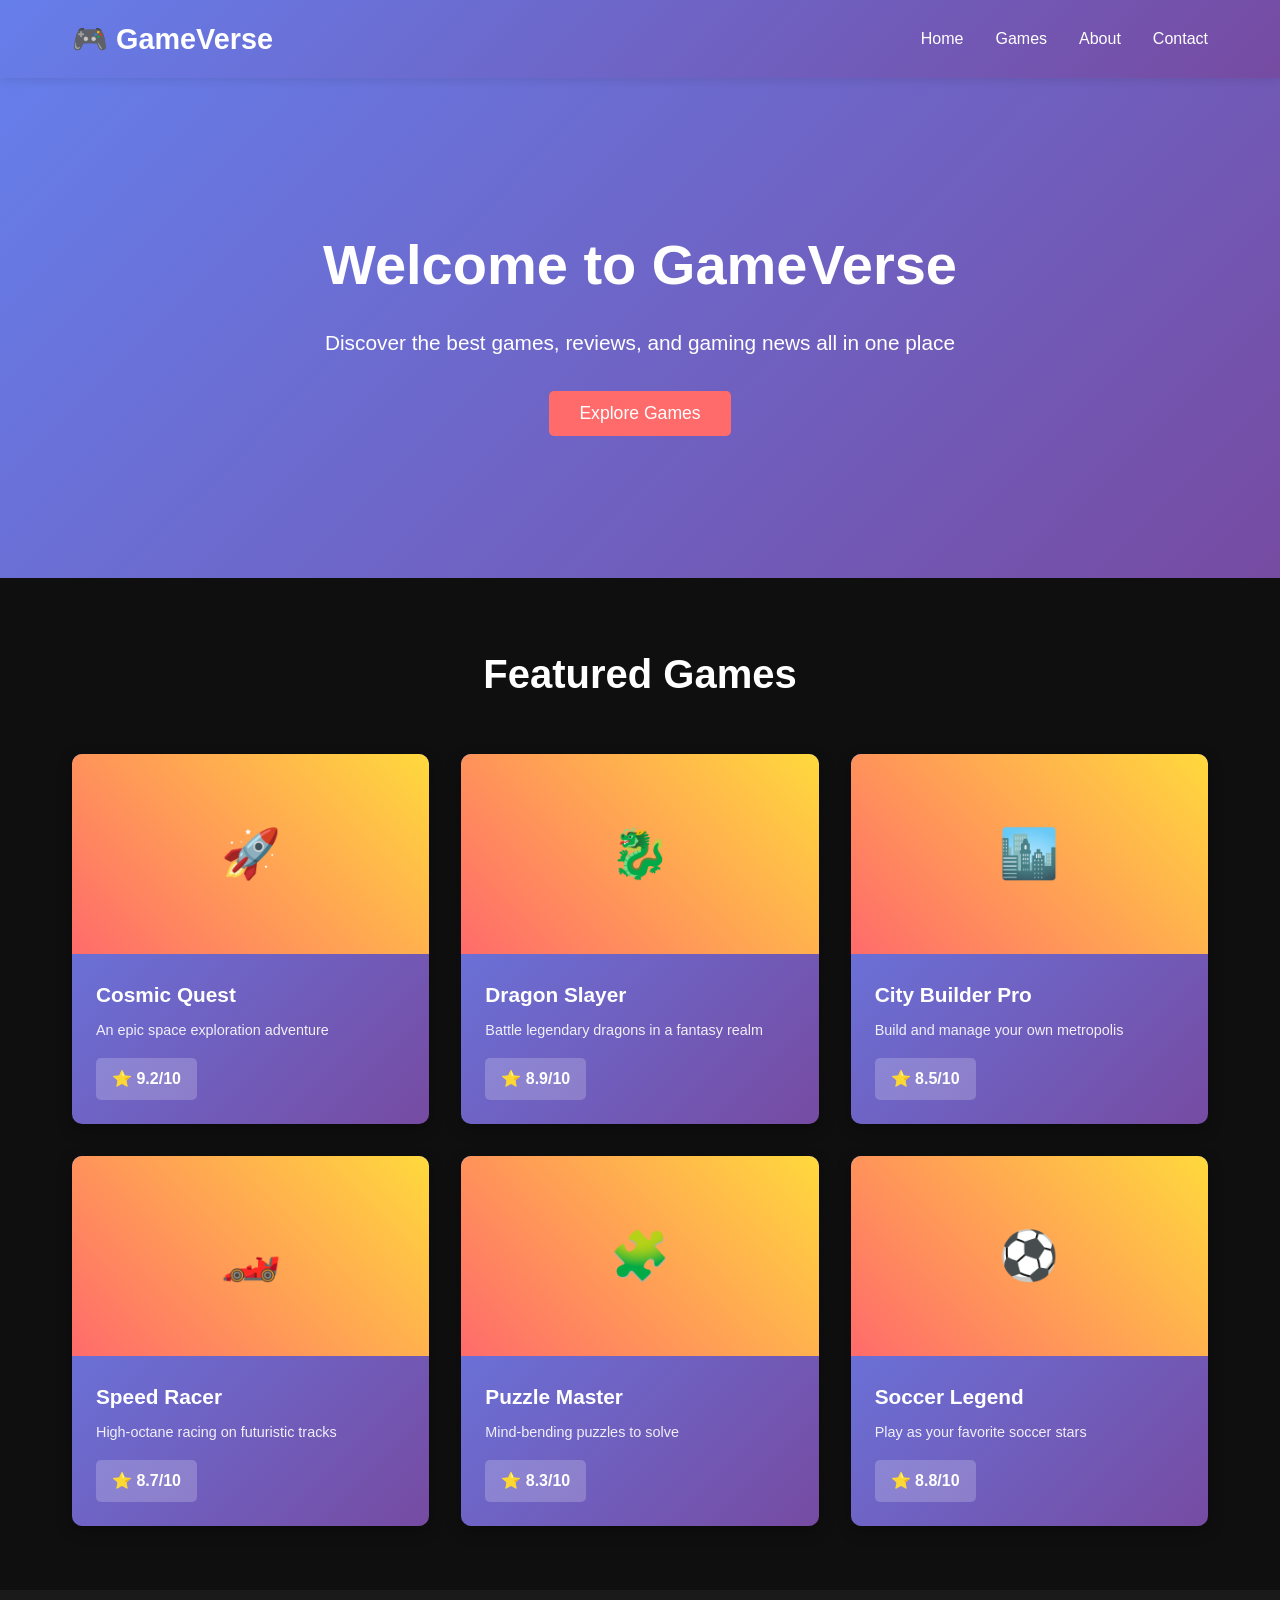
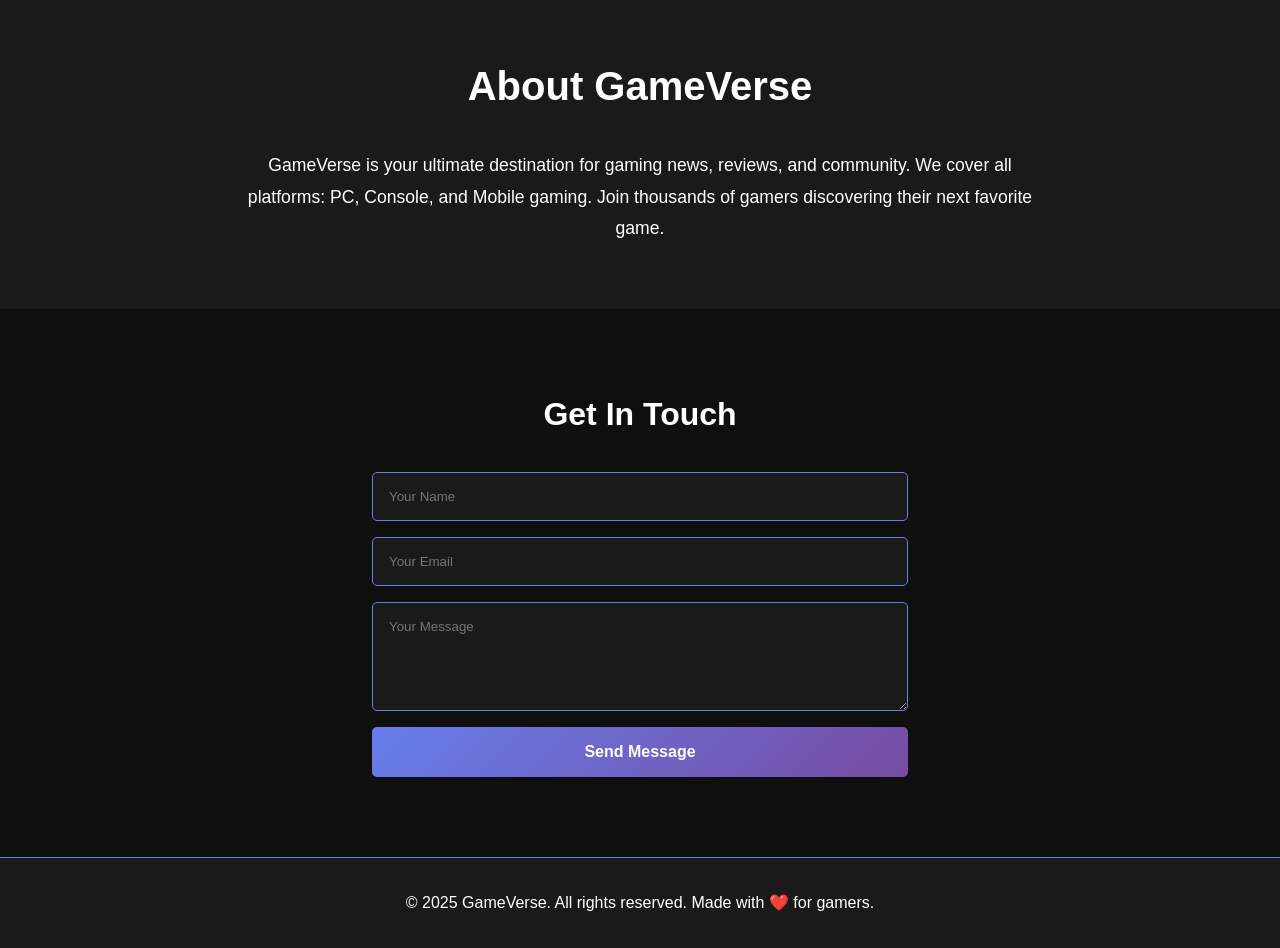
==== index.html @ bf1257a0 "Initial commit: Complete gaming website with homepage, game library, and styling" ====
<!DOCTYPE html>
<html lang="en">
<head>
    <meta charset="UTF-8">
    <meta name="viewport" content="width=device-width, initial-scale=1.0">
    <title>GameVerse - Your Ultimate Gaming Hub</title>
    <link rel="stylesheet" href="styles.css">
</head>
<body>
    <!-- Navigation Bar -->
    <nav class="navbar">
        <div class="nav-container">
            <div class="logo">🎮 GameVerse</div>
            <ul class="nav-links">
                <li><a href="#home">Home</a></li>
                <li><a href="#games">Games</a></li>
                <li><a href="#about">About</a></li>
                <li><a href="#contact">Contact</a></li>
            </ul>
        </div>
    </nav>

    <!-- Hero Section -->
    <section id="home" class="hero">
        <div class="hero-content">
            <h1>Welcome to GameVerse</h1>
            <p>Discover the best games, reviews, and gaming news all in one place</p>
            <button class="cta-button" onclick="document.getElementById('games').scrollIntoView({behavior: 'smooth'})">Explore Games</button>
        </div>
    </section>

    <!-- Games Library Section -->
    <section id="games" class="games-section">
        <h2>Featured Games</h2>
        <div class="games-container" id="gamesContainer">
            <!-- Games will be populated by JavaScript -->
        </div>
    </section>

    <!-- About Section -->
    <section id="about" class="about-section">
        <h2>About GameVerse</h2>
        <p>GameVerse is your ultimate destination for gaming news, reviews, and community. We cover all platforms: PC, Console, and Mobile gaming. Join thousands of gamers discovering their next favorite game.</p>
    </section>

    <!-- Contact Section -->
    <section id="contact" class="contact-section">
        <h2>Get In Touch</h2>
        <form class="contact-form">
            <input type="text" placeholder="Your Name" required>
            <input type="email" placeholder="Your Email" required>
            <textarea placeholder="Your Message" rows="5" required></textarea>
            <button type="submit" class="submit-btn">Send Message</button>
        </form>
    </section>

    <!-- Footer -->
    <footer class="footer">
        <p>&copy; 2025 GameVerse. All rights reserved. Made with ❤️ for gamers.</p>
    </footer>

    <script src="script.js"></script>
</body>
</html>
---- styles.css ----
* {
    margin: 0;
    padding: 0;
    box-sizing: border-box;
}

body {
    font-family: 'Segoe UI', Tahoma, Geneva, Verdana, sans-serif;
    line-height: 1.6;
    color: #333;
    background-color: #0f0f0f;
}

/* Navigation Bar */
.navbar {
    background: linear-gradient(135deg, #667eea 0%, #764ba2 100%);
    padding: 1rem 0;
    position: sticky;
    top: 0;
    z-index: 100;
    box-shadow: 0 2px 10px rgba(0, 0, 0, 0.1);
}

.nav-container {
    max-width: 1200px;
    margin: 0 auto;
    padding: 0 2rem;
    display: flex;
    justify-content: space-between;
    align-items: center;
}

.logo {
    font-size: 1.8rem;
    font-weight: bold;
    color: white;
}

.nav-links {
    display: flex;
    list-style: none;
    gap: 2rem;
}

.nav-links a {
    color: white;
    text-decoration: none;
    font-weight: 500;
    transition: opacity 0.3s;
}

.nav-links a:hover {
    opacity: 0.8;
}

/* Hero Section */
.hero {
    background: linear-gradient(135deg, #667eea 0%, #764ba2 100%);
    color: white;
    padding: 100px 2rem;
    text-align: center;
    min-height: 500px;
    display: flex;
    align-items: center;
    justify-content: center;
}

.hero-content h1 {
    font-size: 3.5rem;
    margin-bottom: 1rem;
    animation: fadeInDown 1s ease;
}

.hero-content p {
    font-size: 1.3rem;
    margin-bottom: 2rem;
    animation: fadeInUp 1s ease;
}

.cta-button {
    background-color: #ff6b6b;
    color: white;
    border: none;
    padding: 12px 30px;
    font-size: 1.1rem;
    border-radius: 5px;
    cursor: pointer;
    transition: transform 0.3s, box-shadow 0.3s;
    animation: fadeInUp 1.2s ease;
}

.cta-button:hover {
    transform: translateY(-3px);
    box-shadow: 0 10px 20px rgba(255, 107, 107, 0.3);
}

/* Games Section */
.games-section {
    max-width: 1200px;
    margin: 4rem auto;
    padding: 0 2rem;
}

.games-section h2 {
    text-align: center;
    font-size: 2.5rem;
    color: white;
    margin-bottom: 3rem;
}

.games-container {
    display: grid;
    grid-template-columns: repeat(auto-fit, minmax(280px, 1fr));
    gap: 2rem;
}

.game-card {
    background: linear-gradient(135deg, #667eea 0%, #764ba2 100%);
    border-radius: 10px;
    overflow: hidden;
    transition: transform 0.3s, box-shadow 0.3s;
    cursor: pointer;
    box-shadow: 0 5px 15px rgba(0, 0, 0, 0.3);
}

.game-card:hover {
    transform: translateY(-10px);
    box-shadow: 0 15px 30px rgba(0, 0, 0, 0.5);
}

.game-image {
    width: 100%;
    height: 200px;
    background: linear-gradient(45deg, #ff6b6b, #ffd93d);
    display: flex;
    align-items: center;
    justify-content: center;
    font-size: 3rem;
}

.game-info {
    padding: 1.5rem;
    color: white;
}

.game-info h3 {
    margin-bottom: 0.5rem;
    font-size: 1.3rem;
}

.game-info p {
    font-size: 0.9rem;
    opacity: 0.9;
    margin-bottom: 1rem;
}

.game-rating {
    background-color: rgba(255, 255, 255, 0.2);
    padding: 0.5rem 1rem;
    border-radius: 5px;
    display: inline-block;
    font-weight: bold;
}

/* About Section */
.about-section {
    background-color: #1a1a1a;
    color: white;
    padding: 4rem 2rem;
    text-align: center;
    margin-top: 3rem;
}

.about-section h2 {
    font-size: 2.5rem;
    margin-bottom: 2rem;
}

.about-section p {
    max-width: 800px;
    margin: 0 auto;
    font-size: 1.1rem;
    line-height: 1.8;
}

/* Contact Section */
.contact-section {
    max-width: 600px;
    margin: 3rem auto;
    padding: 2rem;
}

.contact-section h2 {
    text-align: center;
    color: white;
    font-size: 2rem;
    margin-bottom: 2rem;
}

.contact-form {
    display: flex;
    flex-direction: column;
    gap: 1rem;
}

.contact-form input,
.contact-form textarea {
    padding: 1rem;
    border: none;
    border-radius: 5px;
    font-family: inherit;
    background-color: #1a1a1a;
    color: white;
    border: 1px solid #667eea;
}

.contact-form input:focus,
.contact-form textarea:focus {
    outline: none;
    box-shadow: 0 0 10px rgba(102, 126, 234, 0.5);
}

.submit-btn {
    background: linear-gradient(135deg, #667eea 0%, #764ba2 100%);
    color: white;
    border: none;
    padding: 1rem;
    border-radius: 5px;
    font-size: 1rem;
    font-weight: bold;
    cursor: pointer;
    transition: transform 0.3s;
}

.submit-btn:hover {
    transform: scale(1.05);
}

/* Footer */
.footer {
    background-color: #1a1a1a;
    color: white;
    text-align: center;
    padding: 2rem;
    border-top: 1px solid #667eea;
    margin-top: 3rem;
}

/* Animations */
@keyframes fadeInDown {
    from {
        opacity: 0;
        transform: translateY(-30px);
    }
    to {
        opacity: 1;
        transform: translateY(0);
    }
}

@keyframes fadeInUp {
    from {
        opacity: 0;
        transform: translateY(30px);
    }
    to {
        opacity: 1;
        transform: translateY(0);
    }
}

/* Responsive Design */
@media (max-width: 768px) {
    .hero-content h1 {
        font-size: 2rem;
    }

    .hero-content p {
        font-size: 1rem;
    }

    .nav-links {
        gap: 1rem;
        font-size: 0.9rem;
    }

    .games-container {
        grid-template-columns: 1fr;
    }

    .games-section h2,
    .about-section h2 {
        font-size: 1.8rem;
    }
}
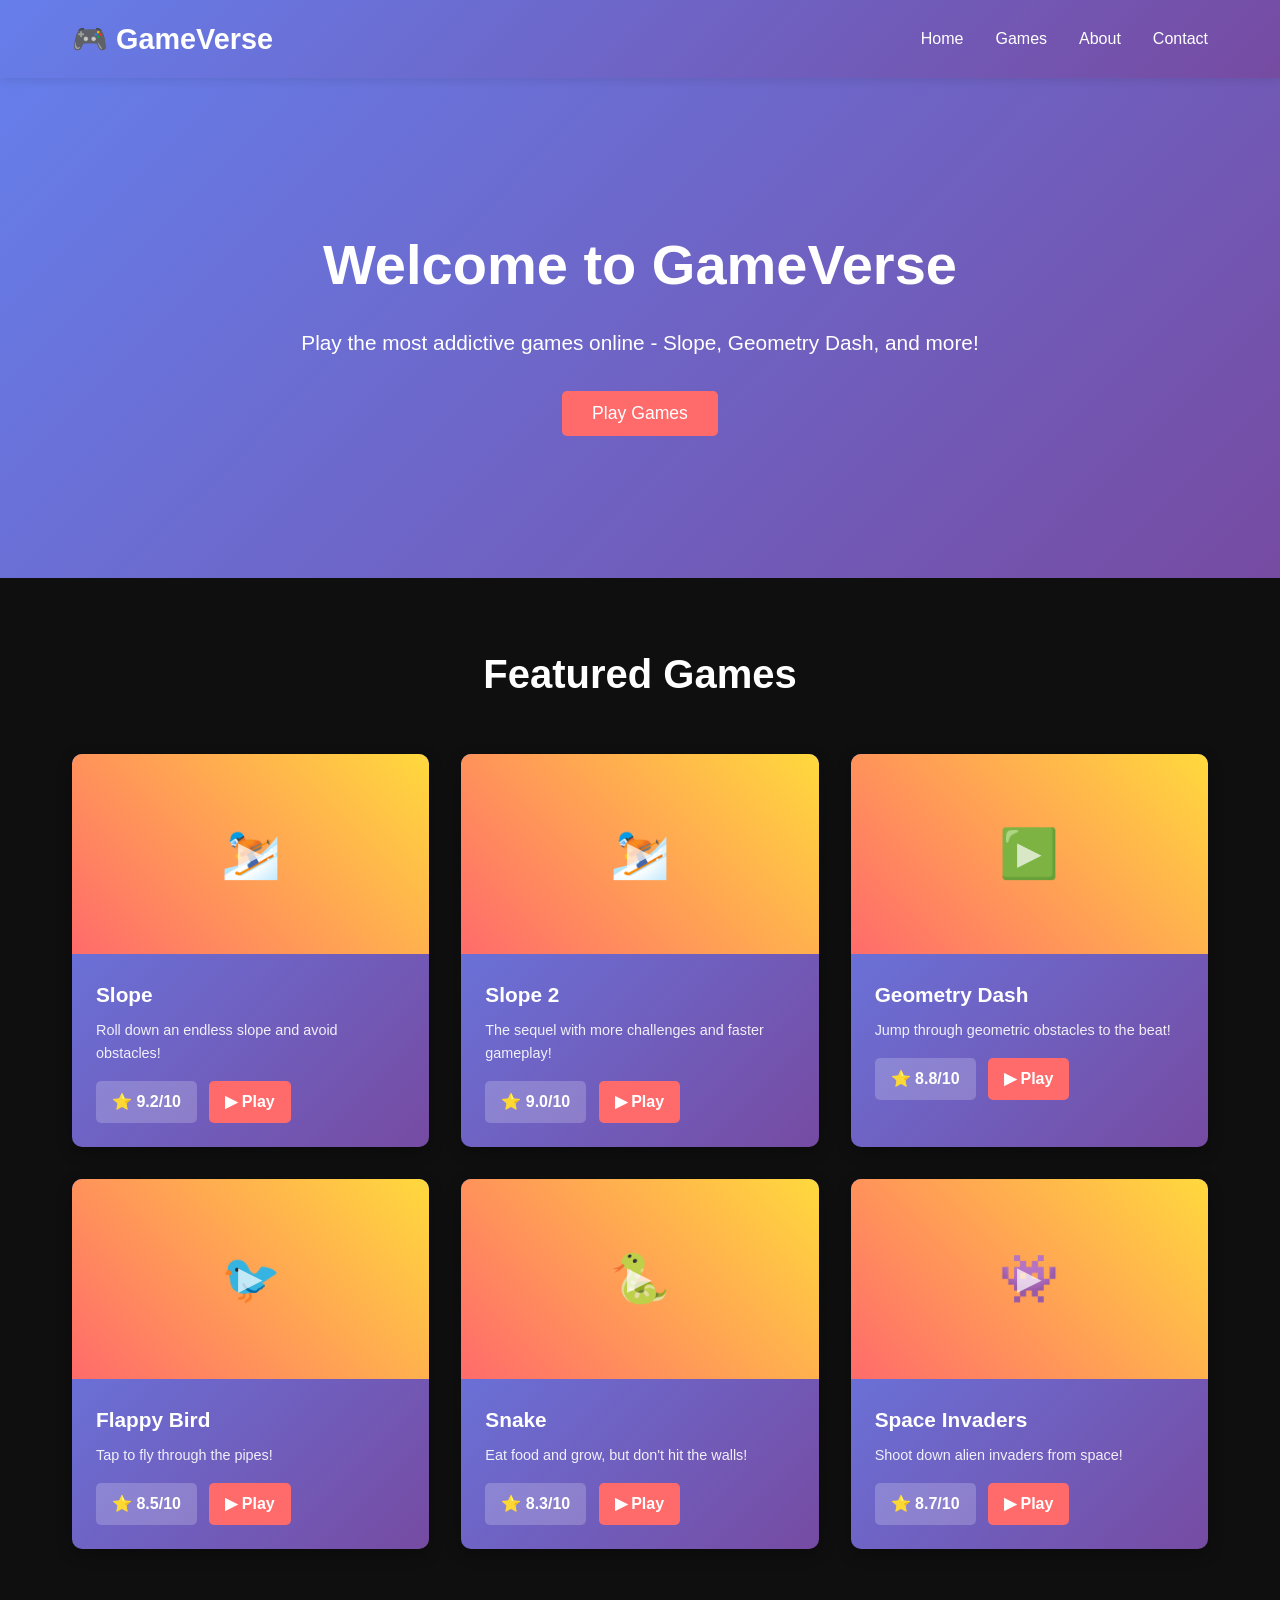
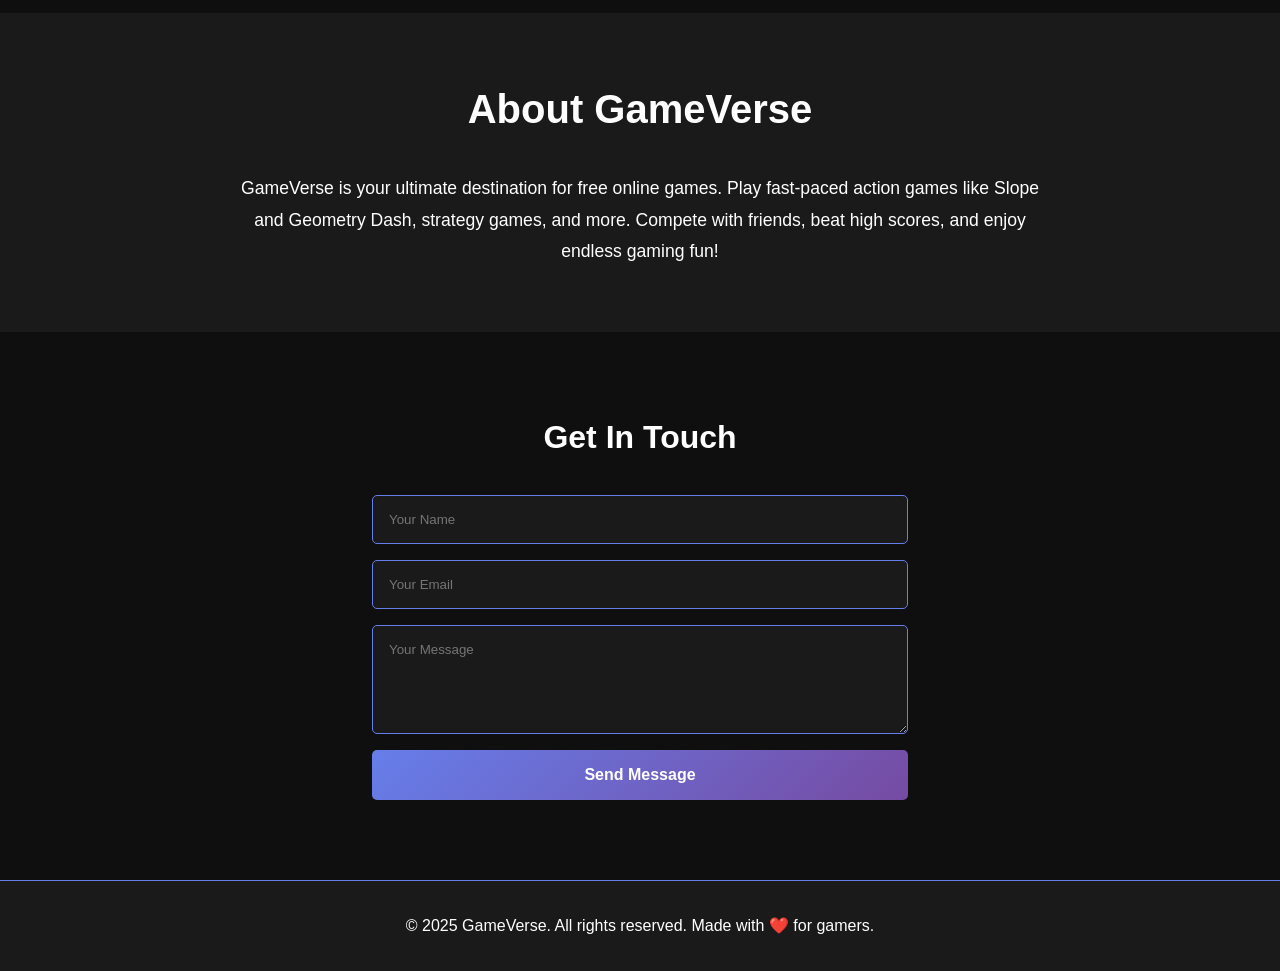
==== commit f93c5a2b: "Transform gaming website with 6 fully playable games: Slope, Slope 2, Geometry Dash, Flappy Bird, Sn" ====
--- a/index.html
+++ b/index.html
@@ -3,7 +3,7 @@
 <head>
     <meta charset="UTF-8">
     <meta name="viewport" content="width=device-width, initial-scale=1.0">
-    <title>GameVerse - Your Ultimate Gaming Hub</title>
+    <title>GameVerse - Play Online Games</title>
     <link rel="stylesheet" href="styles.css">
 </head>
 <body>
@@ -24,8 +24,8 @@
     <section id="home" class="hero">
         <div class="hero-content">
             <h1>Welcome to GameVerse</h1>
-            <p>Discover the best games, reviews, and gaming news all in one place</p>
-            <button class="cta-button" onclick="document.getElementById('games').scrollIntoView({behavior: 'smooth'})">Explore Games</button>
+            <p>Play the most addictive games online - Slope, Geometry Dash, and more!</p>
+            <button class="cta-button" onclick="document.getElementById('games').scrollIntoView({behavior: 'smooth'})">Play Games</button>
         </div>
     </section>
 
@@ -37,10 +37,34 @@
         </div>
     </section>
 
+    <!-- Game Modal -->
+    <div id="gameModal" class="modal hidden">
+        <div class="modal-content">
+            <span class="close">&times;</span>
+            <div class="game-view">
+                <div class="game-header">
+                    <h2 id="modalGameTitle"></h2>
+                    <div class="game-stats">
+                        <span id="scoreDisplay">Score: 0</span>
+                        <span id="highScoreDisplay">High Score: 0</span>
+                    </div>
+                </div>
+                <div id="gameCanvas" class="game-canvas-container">
+                    <!-- Game will be embedded here -->
+                </div>
+                <div class="game-controls">
+                    <button id="playBtn" class="play-btn">Start Game</button>
+                    <button id="pauseBtn" class="pause-btn hidden">Pause</button>
+                    <button id="resetBtn" class="reset-btn">Reset</button>
+                </div>
+            </div>
+        </div>
+    </div>
+
     <!-- About Section -->
     <section id="about" class="about-section">
         <h2>About GameVerse</h2>
-        <p>GameVerse is your ultimate destination for gaming news, reviews, and community. We cover all platforms: PC, Console, and Mobile gaming. Join thousands of gamers discovering their next favorite game.</p>
+        <p>GameVerse is your ultimate destination for free online games. Play fast-paced action games like Slope and Geometry Dash, strategy games, and more. Compete with friends, beat high scores, and enjoy endless gaming fun!</p>
     </section>
 
     <!-- Contact Section -->
--- a/styles.css
+++ b/styles.css
@@ -34,6 +34,7 @@
     font-size: 1.8rem;
     font-weight: bold;
     color: white;
+    cursor: pointer;
 }
 
 .nav-links {
@@ -136,6 +137,22 @@
     align-items: center;
     justify-content: center;
     font-size: 3rem;
+    position: relative;
+    overflow: hidden;
+}
+
+.game-image::after {
+    content: '▶';
+    position: absolute;
+    font-size: 2rem;
+    color: white;
+    opacity: 0.7;
+    transition: all 0.3s;
+}
+
+.game-card:hover .game-image::after {
+    transform: scale(1.2);
+    opacity: 1;
 }
 
 .game-info {
@@ -160,6 +177,162 @@
     border-radius: 5px;
     display: inline-block;
     font-weight: bold;
+    margin-right: 0.5rem;
+}
+
+.play-badge {
+    background-color: #ff6b6b;
+    padding: 0.5rem 1rem;
+    border-radius: 5px;
+    display: inline-block;
+    font-weight: bold;
+}
+
+/* Modal */
+.modal {
+    display: flex;
+    position: fixed;
+    z-index: 1000;
+    left: 0;
+    top: 0;
+    width: 100%;
+    height: 100%;
+    background-color: rgba(0, 0, 0, 0.8);
+    align-items: center;
+    justify-content: center;
+    padding: 20px;
+}
+
+.modal.hidden {
+    display: none;
+}
+
+.modal-content {
+    background-color: #1a1a1a;
+    border-radius: 15px;
+    padding: 2rem;
+    width: 100%;
+    max-width: 900px;
+    max-height: 90vh;
+    overflow-y: auto;
+    position: relative;
+    animation: slideIn 0.3s ease;
+}
+
+.close {
+    position: absolute;
+    right: 20px;
+    top: 20px;
+    font-size: 2rem;
+    cursor: pointer;
+    color: white;
+    transition: transform 0.3s;
+}
+
+.close:hover {
+    transform: scale(1.2);
+}
+
+.game-view {
+    color: white;
+}
+
+.game-header {
+    text-align: center;
+    margin-bottom: 2rem;
+    border-bottom: 2px solid #667eea;
+    padding-bottom: 1rem;
+}
+
+.game-header h2 {
+    font-size: 2rem;
+    margin-bottom: 1rem;
+}
+
+.game-stats {
+    display: flex;
+    justify-content: center;
+    gap: 3rem;
+    font-size: 1.2rem;
+}
+
+.game-stats span {
+    background: linear-gradient(135deg, #667eea 0%, #764ba2 100%);
+    padding: 0.5rem 1.5rem;
+    border-radius: 5px;
+}
+
+.game-canvas-container {
+    background-color: #0f0f0f;
+    border-radius: 10px;
+    overflow: hidden;
+    margin-bottom: 2rem;
+    display: flex;
+    align-items: center;
+    justify-content: center;
+    min-height: 400px;
+}
+
+canvas {
+    display: block;
+    background-color: #000;
+}
+
+.game-controls {
+    display: flex;
+    gap: 1rem;
+    justify-content: center;
+}
+
+.play-btn,
+.pause-btn,
+.reset-btn {
+    padding: 10px 30px;
+    border: none;
+    border-radius: 5px;
+    font-size: 1rem;
+    font-weight: 600;
+    cursor: pointer;
+    transition: all 0.3s;
+}
+
+.play-btn {
+    background-color: #00d84f;
+    color: white;
+}
+
+.play-btn:hover:not(:disabled) {
+    background-color: #00b83c;
+    transform: scale(1.05);
+}
+
+.play-btn:disabled {
+    opacity: 0.5;
+    cursor: not-allowed;
+}
+
+.pause-btn {
+    background-color: #ffd93d;
+    color: #333;
+}
+
+.pause-btn:hover:not(.hidden) {
+    background-color: #ffc700;
+    transform: scale(1.05);
+}
+
+.pause-btn.hidden {
+    display: none;
+}
+
+.reset-btn {
+    background-color: #ff6b6b;
+    color: white;
+}
+
+.reset-btn:hover {
+    background-color: #ff5252;
+    transform: scale(1.05);
 }
 
 /* About Section */
@@ -269,6 +442,17 @@
     }
 }
 
+@keyframes slideIn {
+    from {
+        opacity: 0;
+        transform: scale(0.9);
+    }
+    to {
+        opacity: 1;
+        transform: scale(1);
+    }
+}
+
 /* Responsive Design */
 @media (max-width: 768px) {
     .hero-content h1 {
@@ -292,4 +476,18 @@
     .about-section h2 {
         font-size: 1.8rem;
     }
-}+
+    .game-stats {
+        gap: 1rem;
+        font-size: 1rem;
+    }
+
+    .game-controls {
+        flex-wrap: wrap;
+    }
+
+    .modal-content {
+        padding: 1rem;
+        max-width: 95vw;
+    }
+}
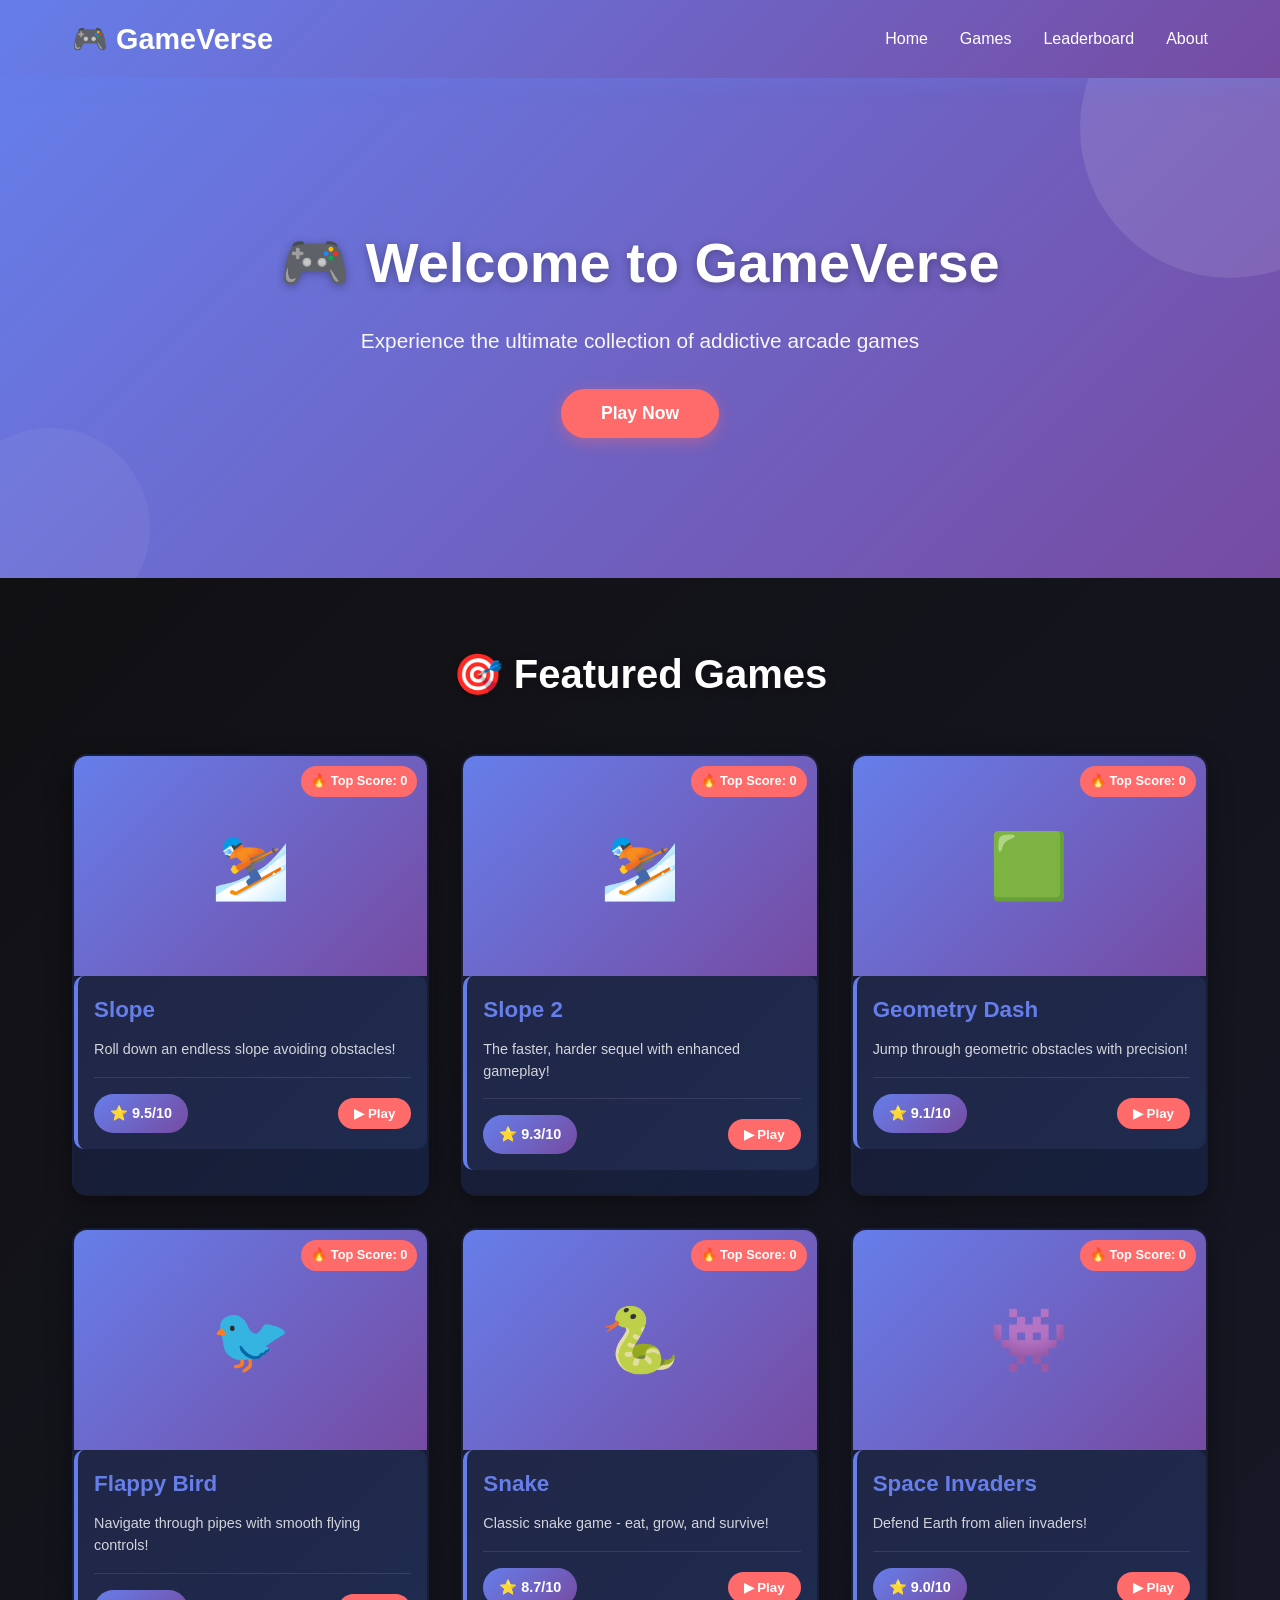
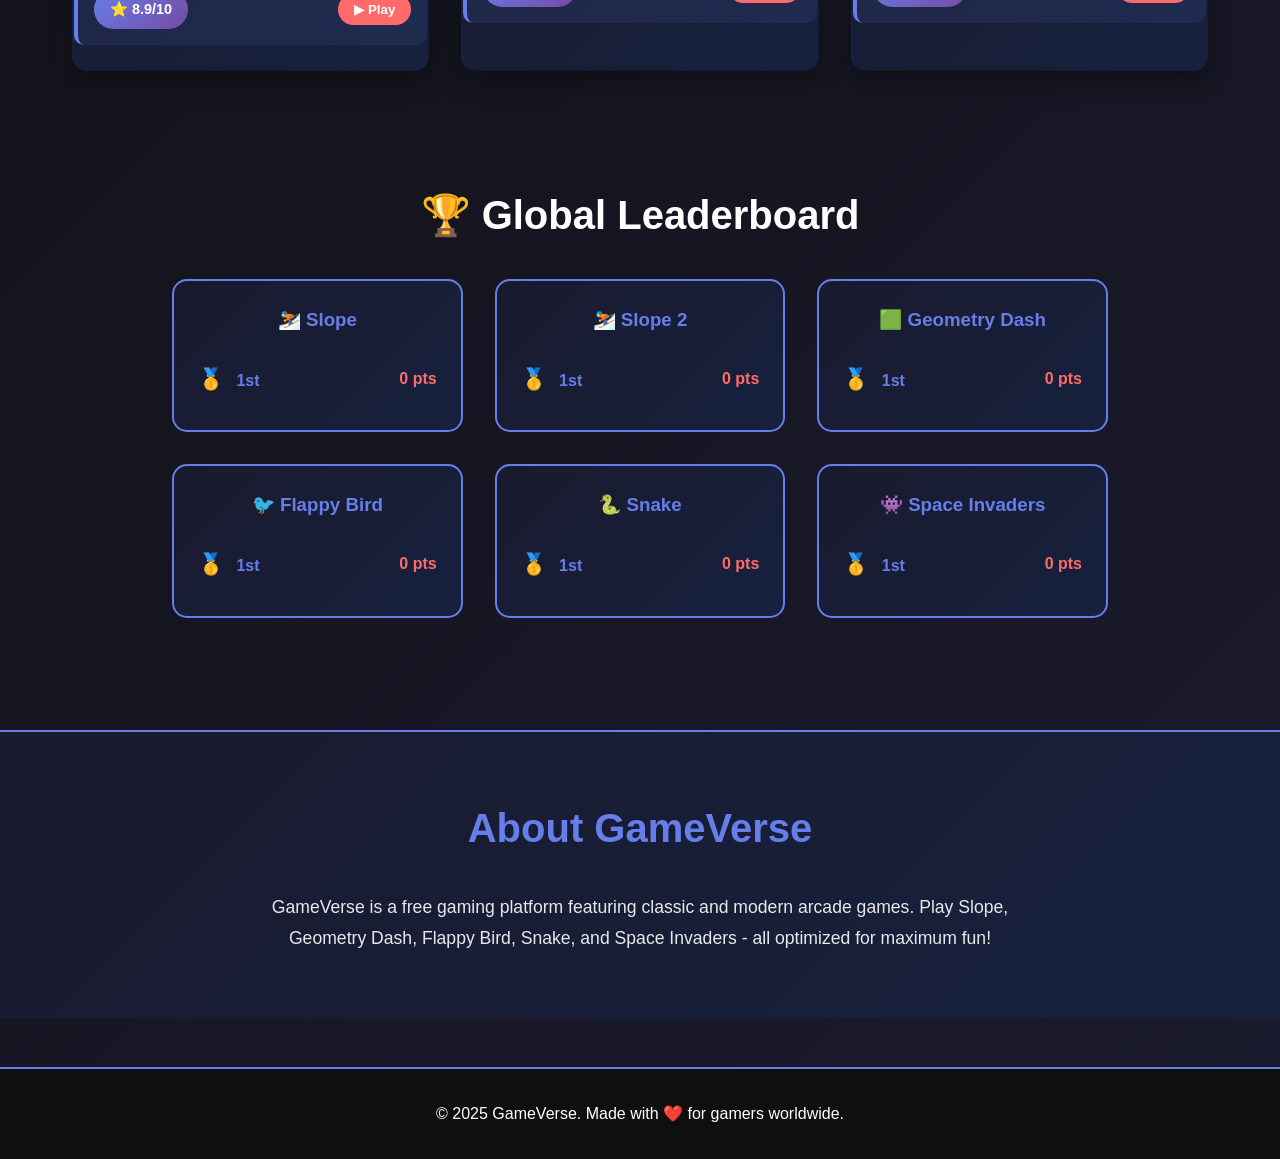
==== commit 16e7e86d: "Major upgrade: Enhanced graphics, particle effects, improved physics, lives system, leaderboard, and" ====
--- a/index.html
+++ b/index.html
@@ -3,7 +3,7 @@
 <head>
     <meta charset="UTF-8">
     <meta name="viewport" content="width=device-width, initial-scale=1.0">
-    <title>GameVerse - Play Online Games</title>
+    <title>GameVerse - Ultimate Gaming Platform</title>
     <link rel="stylesheet" href="styles.css">
 </head>
 <body>
@@ -14,8 +14,8 @@
             <ul class="nav-links">
                 <li><a href="#home">Home</a></li>
                 <li><a href="#games">Games</a></li>
+                <li><a href="#leaderboard">Leaderboard</a></li>
                 <li><a href="#about">About</a></li>
-                <li><a href="#contact">Contact</a></li>
             </ul>
         </div>
     </nav>
@@ -23,15 +23,15 @@
     <!-- Hero Section -->
     <section id="home" class="hero">
         <div class="hero-content">
-            <h1>Welcome to GameVerse</h1>
-            <p>Play the most addictive games online - Slope, Geometry Dash, and more!</p>
-            <button class="cta-button" onclick="document.getElementById('games').scrollIntoView({behavior: 'smooth'})">Play Games</button>
+            <h1>🎮 Welcome to GameVerse</h1>
+            <p>Experience the ultimate collection of addictive arcade games</p>
+            <button class="cta-button" onclick="document.getElementById('games').scrollIntoView({behavior: 'smooth'})">Play Now</button>
         </div>
     </section>
 
     <!-- Games Library Section -->
     <section id="games" class="games-section">
-        <h2>Featured Games</h2>
+        <h2>🎯 Featured Games</h2>
         <div class="games-container" id="gamesContainer">
             <!-- Games will be populated by JavaScript -->
         </div>
@@ -46,41 +46,40 @@
                     <h2 id="modalGameTitle"></h2>
                     <div class="game-stats">
                         <span id="scoreDisplay">Score: 0</span>
-                        <span id="highScoreDisplay">High Score: 0</span>
+                        <span id="highScoreDisplay">Best: 0</span>
+                        <span id="livesDisplay" class="hidden">Lives: 3</span>
                     </div>
                 </div>
                 <div id="gameCanvas" class="game-canvas-container">
                     <!-- Game will be embedded here -->
                 </div>
+                <div class="game-info" id="gameInfo"></div>
                 <div class="game-controls">
-                    <button id="playBtn" class="play-btn">Start Game</button>
-                    <button id="pauseBtn" class="pause-btn hidden">Pause</button>
-                    <button id="resetBtn" class="reset-btn">Reset</button>
+                    <button id="playBtn" class="play-btn">▶ Start Game</button>
+                    <button id="pauseBtn" class="pause-btn hidden">⏸ Pause</button>
+                    <button id="resetBtn" class="reset-btn">🔄 Reset</button>
                 </div>
             </div>
         </div>
     </div>
 
+    <!-- Leaderboard Section -->
+    <section id="leaderboard" class="leaderboard-section">
+        <h2>🏆 Global Leaderboard</h2>
+        <div class="leaderboard-container" id="leaderboardContainer">
+            <!-- Leaderboard will be populated -->
+        </div>
+    </section>
+
     <!-- About Section -->
     <section id="about" class="about-section">
         <h2>About GameVerse</h2>
-        <p>GameVerse is your ultimate destination for free online games. Play fast-paced action games like Slope and Geometry Dash, strategy games, and more. Compete with friends, beat high scores, and enjoy endless gaming fun!</p>
-    </section>
-
-    <!-- Contact Section -->
-    <section id="contact" class="contact-section">
-        <h2>Get In Touch</h2>
-        <form class="contact-form">
-            <input type="text" placeholder="Your Name" required>
-            <input type="email" placeholder="Your Email" required>
-            <textarea placeholder="Your Message" rows="5" required></textarea>
-            <button type="submit" class="submit-btn">Send Message</button>
-        </form>
+        <p>GameVerse is a free gaming platform featuring classic and modern arcade games. Play Slope, Geometry Dash, Flappy Bird, Snake, and Space Invaders - all optimized for maximum fun!</p>
     </section>
 
     <!-- Footer -->
     <footer class="footer">
-        <p>&copy; 2025 GameVerse. All rights reserved. Made with ❤️ for gamers.</p>
+        <p>&copy; 2025 GameVerse. Made with ❤️ for gamers worldwide.</p>
     </footer>
 
     <script src="script.js"></script>
--- a/styles.css
+++ b/styles.css
@@ -4,11 +4,16 @@
     box-sizing: border-box;
 }
 
+html {
+    scroll-behavior: smooth;
+}
+
 body {
     font-family: 'Segoe UI', Tahoma, Geneva, Verdana, sans-serif;
     line-height: 1.6;
     color: #333;
-    background-color: #0f0f0f;
+    background: linear-gradient(135deg, #0f0f0f 0%, #1a1a2e 100%);
+    overflow-x: hidden;
 }
 
 /* Navigation Bar */
@@ -18,7 +23,7 @@
     position: sticky;
     top: 0;
     z-index: 100;
-    box-shadow: 0 2px 10px rgba(0, 0, 0, 0.1);
+    box-shadow: 0 4px 20px rgba(102, 126, 234, 0.3);
 }
 
 .nav-container {
@@ -35,6 +40,11 @@
     font-weight: bold;
     color: white;
     cursor: pointer;
+    transition: transform 0.3s;
+}
+
+.logo:hover {
+    transform: scale(1.05);
 }
 
 .nav-links {
@@ -47,52 +57,111 @@
     color: white;
     text-decoration: none;
     font-weight: 500;
-    transition: opacity 0.3s;
+    transition: all 0.3s;
+    position: relative;
 }
 
 .nav-links a:hover {
     opacity: 0.8;
+}
+
+.nav-links a::after {
+    content: '';
+    position: absolute;
+    bottom: -5px;
+    left: 0;
+    width: 0;
+    height: 2px;
+    background-color: white;
+    transition: width 0.3s;
+}
+
+.nav-links a:hover::after {
+    width: 100%;
 }
 
 /* Hero Section */
 .hero {
     background: linear-gradient(135deg, #667eea 0%, #764ba2 100%);
     color: white;
-    padding: 100px 2rem;
+    padding: 120px 2rem;
     text-align: center;
     min-height: 500px;
     display: flex;
     align-items: center;
     justify-content: center;
+    position: relative;
+    overflow: hidden;
+}
+
+.hero::before {
+    content: '';
+    position: absolute;
+    width: 300px;
+    height: 300px;
+    background: rgba(255, 255, 255, 0.1);
+    border-radius: 50%;
+    top: -100px;
+    right: -100px;
+    animation: float 6s ease-in-out infinite;
+}
+
+.hero::after {
+    content: '';
+    position: absolute;
+    width: 200px;
+    height: 200px;
+    background: rgba(255, 255, 255, 0.05);
+    border-radius: 50%;
+    bottom: -50px;
+    left: -50px;
+    animation: float 8s ease-in-out infinite reverse;
+}
+
+@keyframes float {
+    0%, 100% { transform: translateY(0px); }
+    50% { transform: translateY(30px); }
+}
+
+.hero-content {
+    position: relative;
+    z-index: 2;
+    animation: fadeInDown 1s ease;
 }
 
 .hero-content h1 {
     font-size: 3.5rem;
     margin-bottom: 1rem;
-    animation: fadeInDown 1s ease;
+    text-shadow: 0 2px 10px rgba(0, 0, 0, 0.3);
 }
 
 .hero-content p {
     font-size: 1.3rem;
     margin-bottom: 2rem;
-    animation: fadeInUp 1s ease;
+    opacity: 0.95;
 }
 
 .cta-button {
     background-color: #ff6b6b;
     color: white;
     border: none;
-    padding: 12px 30px;
+    padding: 14px 40px;
     font-size: 1.1rem;
-    border-radius: 5px;
+    border-radius: 50px;
     cursor: pointer;
-    transition: transform 0.3s, box-shadow 0.3s;
-    animation: fadeInUp 1.2s ease;
+    transition: all 0.3s;
+    font-weight: 600;
+    box-shadow: 0 4px 15px rgba(255, 107, 107, 0.4);
 }
 
 .cta-button:hover {
     transform: translateY(-3px);
-    box-shadow: 0 10px 20px rgba(255, 107, 107, 0.3);
+    box-shadow: 0 8px 25px rgba(255, 107, 107, 0.6);
+    background-color: #ff5252;
+}
+
+.cta-button:active {
+    transform: translateY(-1px);
 }
 
 /* Games Section */
@@ -107,6 +176,7 @@
     font-size: 2.5rem;
     color: white;
     margin-bottom: 3rem;
+    text-shadow: 0 2px 10px rgba(0, 0, 0, 0.3);
 }
 
 .games-container {
@@ -116,43 +186,59 @@
 }
 
 .game-card {
-    background: linear-gradient(135deg, #667eea 0%, #764ba2 100%);
-    border-radius: 10px;
+    background: linear-gradient(135deg, #1a1a2e 0%, #16213e 100%);
+    border-radius: 15px;
     overflow: hidden;
-    transition: transform 0.3s, box-shadow 0.3s;
+    transition: all 0.3s ease;
     cursor: pointer;
-    box-shadow: 0 5px 15px rgba(0, 0, 0, 0.3);
+    border: 2px solid transparent;
+    box-shadow: 0 8px 25px rgba(0, 0, 0, 0.4);
+    position: relative;
 }
 
 .game-card:hover {
-    transform: translateY(-10px);
-    box-shadow: 0 15px 30px rgba(0, 0, 0, 0.5);
+    transform: translateY(-12px);
+    box-shadow: 0 15px 40px rgba(102, 126, 234, 0.5);
+    border-color: #667eea;
 }
 
 .game-image {
     width: 100%;
-    height: 200px;
-    background: linear-gradient(45deg, #ff6b6b, #ffd93d);
+    height: 220px;
+    background: linear-gradient(135deg, #667eea 0%, #764ba2 100%);
     display: flex;
     align-items: center;
     justify-content: center;
-    font-size: 3rem;
+    font-size: 4rem;
     position: relative;
     overflow: hidden;
 }
 
-.game-image::after {
-    content: '▶';
+.game-image::before {
+    content: '';
     position: absolute;
-    font-size: 2rem;
-    color: white;
-    opacity: 0.7;
-    transition: all 0.3s;
-}
-
-.game-card:hover .game-image::after {
-    transform: scale(1.2);
-    opacity: 1;
+    width: 100%;
+    height: 100%;
+    background: linear-gradient(45deg, transparent 30%, rgba(255, 255, 255, 0.1) 50%, transparent 70%);
+    transform: translateX(-100%);
+    animation: shine 3s infinite;
+}
+
+@keyframes shine {
+    0% { transform: translateX(-100%); }
+    100% { transform: translateX(100%); }
+}
+
+.game-badge {
+    position: absolute;
+    top: 10px;
+    right: 10px;
+    background: #ff6b6b;
+    color: white;
+    padding: 5px 10px;
+    border-radius: 20px;
+    font-size: 0.8rem;
+    font-weight: bold;
 }
 
 .game-info {
@@ -161,31 +247,49 @@
 }
 
 .game-info h3 {
-    margin-bottom: 0.5rem;
-    font-size: 1.3rem;
+    margin-bottom: 0.7rem;
+    font-size: 1.4rem;
+    color: #667eea;
 }
 
 .game-info p {
     font-size: 0.9rem;
-    opacity: 0.9;
+    opacity: 0.8;
     margin-bottom: 1rem;
+    line-height: 1.5;
+}
+
+.game-meta {
+    display: flex;
+    justify-content: space-between;
+    align-items: center;
+    margin-top: 1rem;
+    padding-top: 1rem;
+    border-top: 1px solid rgba(255, 255, 255, 0.1);
 }
 
 .game-rating {
-    background-color: rgba(255, 255, 255, 0.2);
+    background: linear-gradient(135deg, #667eea 0%, #764ba2 100%);
     padding: 0.5rem 1rem;
-    border-radius: 5px;
-    display: inline-block;
+    border-radius: 20px;
     font-weight: bold;
-    margin-right: 0.5rem;
-}
-
-.play-badge {
-    background-color: #ff6b6b;
+    font-size: 0.9rem;
+}
+
+.play-btn-small {
+    background: #ff6b6b;
+    color: white;
+    border: none;
     padding: 0.5rem 1rem;
-    border-radius: 5px;
-    display: inline-block;
-    font-weight: bold;
+    border-radius: 20px;
+    cursor: pointer;
+    font-weight: 600;
+    transition: all 0.3s;
+}
+
+.play-btn-small:hover {
+    background: #ff5252;
+    transform: scale(1.05);
 }
 
 /* Modal */
@@ -197,10 +301,11 @@
     top: 0;
     width: 100%;
     height: 100%;
-    background-color: rgba(0, 0, 0, 0.8);
+    background-color: rgba(0, 0, 0, 0.9);
     align-items: center;
     justify-content: center;
     padding: 20px;
+    backdrop-filter: blur(5px);
 }
 
 .modal.hidden {
@@ -208,8 +313,8 @@
 }
 
 .modal-content {
-    background-color: #1a1a1a;
-    border-radius: 15px;
+    background: linear-gradient(135deg, #1a1a2e 0%, #16213e 100%);
+    border-radius: 20px;
     padding: 2rem;
     width: 100%;
     max-width: 900px;
@@ -217,6 +322,7 @@
     overflow-y: auto;
     position: relative;
     animation: slideIn 0.3s ease;
+    border: 2px solid #667eea;
 }
 
 .close {
@@ -226,11 +332,20 @@
     font-size: 2rem;
     cursor: pointer;
     color: white;
-    transition: transform 0.3s;
+    transition: all 0.3s;
+    background: rgba(255, 107, 107, 0.2);
+    width: 45px;
+    height: 45px;
+    border-radius: 50%;
+    display: flex;
+    align-items: center;
+    justify-content: center;
+    border: 2px solid #ff6b6b;
 }
 
 .close:hover {
-    transform: scale(1.2);
+    background: rgba(255, 107, 107, 0.4);
+    transform: rotate(90deg);
 }
 
 .game-view {
@@ -240,70 +355,99 @@
 .game-header {
     text-align: center;
     margin-bottom: 2rem;
+    padding-bottom: 1.5rem;
     border-bottom: 2px solid #667eea;
-    padding-bottom: 1rem;
 }
 
 .game-header h2 {
-    font-size: 2rem;
+    font-size: 2.2rem;
     margin-bottom: 1rem;
+    background: linear-gradient(135deg, #667eea 0%, #764ba2 100%);
+    -webkit-background-clip: text;
+    -webkit-text-fill-color: transparent;
+    background-clip: text;
 }
 
 .game-stats {
     display: flex;
     justify-content: center;
-    gap: 3rem;
-    font-size: 1.2rem;
+    gap: 2rem;
+    flex-wrap: wrap;
+    font-size: 1.1rem;
 }
 
 .game-stats span {
-    background: linear-gradient(135deg, #667eea 0%, #764ba2 100%);
-    padding: 0.5rem 1.5rem;
-    border-radius: 5px;
+    background: rgba(102, 126, 234, 0.2);
+    padding: 0.7rem 1.5rem;
+    border-radius: 20px;
+    border: 1px solid #667eea;
+    font-weight: 600;
+}
+
+.game-stats span.hidden {
+    display: none;
 }
 
 .game-canvas-container {
-    background-color: #0f0f0f;
+    background-color: #000;
     border-radius: 10px;
     overflow: hidden;
     margin-bottom: 2rem;
     display: flex;
     align-items: center;
     justify-content: center;
-    min-height: 400px;
+    min-height: 450px;
+    border: 2px solid #667eea;
+    box-shadow: 0 0 20px rgba(102, 126, 234, 0.3);
 }
 
 canvas {
     display: block;
     background-color: #000;
+    max-width: 100%;
+    height: auto;
+}
+
+.game-info {
+    background: rgba(102, 126, 234, 0.1);
+    padding: 1rem;
+    border-radius: 10px;
+    margin-bottom: 1.5rem;
+    border-left: 4px solid #667eea;
+    font-size: 0.95rem;
+    line-height: 1.6;
 }
 
 .game-controls {
     display: flex;
     gap: 1rem;
     justify-content: center;
+    flex-wrap: wrap;
 }
 
 .play-btn,
 .pause-btn,
 .reset-btn {
-    padding: 10px 30px;
+    padding: 12px 30px;
     border: none;
-    border-radius: 5px;
+    border-radius: 25px;
     font-size: 1rem;
     font-weight: 600;
     cursor: pointer;
     transition: all 0.3s;
+    text-transform: uppercase;
+    letter-spacing: 0.5px;
 }
 
 .play-btn {
-    background-color: #00d84f;
-    color: white;
+    background: linear-gradient(135deg, #00d84f 0%, #00b83c 100%);
+    color: white;
+    box-shadow: 0 4px 15px rgba(0, 216, 79, 0.3);
 }
 
 .play-btn:hover:not(:disabled) {
-    background-color: #00b83c;
-    transform: scale(1.05);
+    transform: translateY(-2px);
+    box-shadow: 0 6px 20px rgba(0, 216, 79, 0.5);
 }
 
 .play-btn:disabled {
@@ -312,13 +456,14 @@
 }
 
 .pause-btn {
-    background-color: #ffd93d;
+    background: linear-gradient(135deg, #ffd93d 0%, #ffc700 100%);
     color: #333;
+    box-shadow: 0 4px 15px rgba(255, 217, 61, 0.3);
 }
 
 .pause-btn:hover:not(.hidden) {
-    background-color: #ffc700;
-    transform: scale(1.05);
+    transform: translateY(-2px);
+    box-shadow: 0 6px 20px rgba(255, 217, 61, 0.5);
 }
 
 .pause-btn.hidden {
@@ -326,27 +471,92 @@
 }
 
 .reset-btn {
-    background-color: #ff6b6b;
-    color: white;
+    background: linear-gradient(135deg, #ff6b6b 0%, #ff5252 100%);
+    color: white;
+    box-shadow: 0 4px 15px rgba(255, 107, 107, 0.3);
 }
 
 .reset-btn:hover {
-    background-color: #ff5252;
-    transform: scale(1.05);
+    transform: translateY(-2px);
+    box-shadow: 0 6px 20px rgba(255, 107, 107, 0.5);
+}
+
+/* Leaderboard Section */
+.leaderboard-section {
+    max-width: 1000px;
+    margin: 4rem auto;
+    padding: 3rem 2rem;
+}
+
+.leaderboard-section h2 {
+    text-align: center;
+    font-size: 2.5rem;
+    color: white;
+    margin-bottom: 2rem;
+}
+
+.leaderboard-container {
+    display: grid;
+    grid-template-columns: repeat(auto-fit, minmax(280px, 1fr));
+    gap: 2rem;
+}
+
+.leaderboard-game {
+    background: linear-gradient(135deg, #1a1a2e 0%, #16213e 100%);
+    border-radius: 15px;
+    padding: 1.5rem;
+    border: 2px solid #667eea;
+}
+
+.leaderboard-game h3 {
+    color: #667eea;
+    margin-bottom: 1rem;
+    text-align: center;
+}
+
+.leaderboard-entry {
+    display: flex;
+    justify-content: space-between;
+    align-items: center;
+    padding: 0.7rem 0;
+    color: white;
+    border-bottom: 1px solid rgba(255, 255, 255, 0.1);
+}
+
+.leaderboard-entry:last-child {
+    border-bottom: none;
+}
+
+.leaderboard-rank {
+    font-weight: bold;
+    color: #667eea;
+    min-width: 30px;
+}
+
+.leaderboard-score {
+    font-weight: bold;
+    color: #ff6b6b;
+}
+
+.medal {
+    font-size: 1.3rem;
+    margin-right: 0.5rem;
 }
 
 /* About Section */
 .about-section {
-    background-color: #1a1a1a;
+    background: linear-gradient(135deg, #1a1a2e 0%, #16213e 100%);
     color: white;
     padding: 4rem 2rem;
     text-align: center;
     margin-top: 3rem;
+    border-top: 2px solid #667eea;
 }
 
 .about-section h2 {
     font-size: 2.5rem;
     margin-bottom: 2rem;
+    color: #667eea;
 }
 
 .about-section p {
@@ -354,68 +564,16 @@
     margin: 0 auto;
     font-size: 1.1rem;
     line-height: 1.8;
-}
-
-/* Contact Section */
-.contact-section {
-    max-width: 600px;
-    margin: 3rem auto;
-    padding: 2rem;
-}
-
-.contact-section h2 {
-    text-align: center;
-    color: white;
-    font-size: 2rem;
-    margin-bottom: 2rem;
-}
-
-.contact-form {
-    display: flex;
-    flex-direction: column;
-    gap: 1rem;
-}
-
-.contact-form input,
-.contact-form textarea {
-    padding: 1rem;
-    border: none;
-    border-radius: 5px;
-    font-family: inherit;
-    background-color: #1a1a1a;
-    color: white;
-    border: 1px solid #667eea;
-}
-
-.contact-form input:focus,
-.contact-form textarea:focus {
-    outline: none;
-    box-shadow: 0 0 10px rgba(102, 126, 234, 0.5);
-}
-
-.submit-btn {
-    background: linear-gradient(135deg, #667eea 0%, #764ba2 100%);
-    color: white;
-    border: none;
-    padding: 1rem;
-    border-radius: 5px;
-    font-size: 1rem;
-    font-weight: bold;
-    cursor: pointer;
-    transition: transform 0.3s;
-}
-
-.submit-btn:hover {
-    transform: scale(1.05);
+    opacity: 0.9;
 }
 
 /* Footer */
 .footer {
-    background-color: #1a1a1a;
+    background-color: #0f0f0f;
     color: white;
     text-align: center;
     padding: 2rem;
-    border-top: 1px solid #667eea;
+    border-top: 2px solid #667eea;
     margin-top: 3rem;
 }
 
@@ -431,21 +589,10 @@
     }
 }
 
-@keyframes fadeInUp {
-    from {
-        opacity: 0;
-        transform: translateY(30px);
-    }
-    to {
-        opacity: 1;
-        transform: translateY(0);
-    }
-}
-
 @keyframes slideIn {
     from {
         opacity: 0;
-        transform: scale(0.9);
+        transform: scale(0.95);
     }
     to {
         opacity: 1;
@@ -472,18 +619,19 @@
         grid-template-columns: 1fr;
     }
 
-    .games-section h2,
-    .about-section h2 {
-        font-size: 1.8rem;
-    }
-
     .game-stats {
         gap: 1rem;
-        font-size: 1rem;
+        font-size: 0.95rem;
     }
 
     .game-controls {
-        flex-wrap: wrap;
+        flex-direction: column;
+    }
+
+    .play-btn,
+    .pause-btn,
+    .reset-btn {
+        width: 100%;
     }
 
     .modal-content {
@@ -491,3 +639,17 @@
         max-width: 95vw;
     }
 }
+
+@media (max-width: 480px) {
+    .hero-content h1 {
+        font-size: 1.5rem;
+    }
+
+    .games-section h2 {
+        font-size: 1.8rem;
+    }
+
+    .game-canvas-container {
+        min-height: 300px;
+    }
+}
